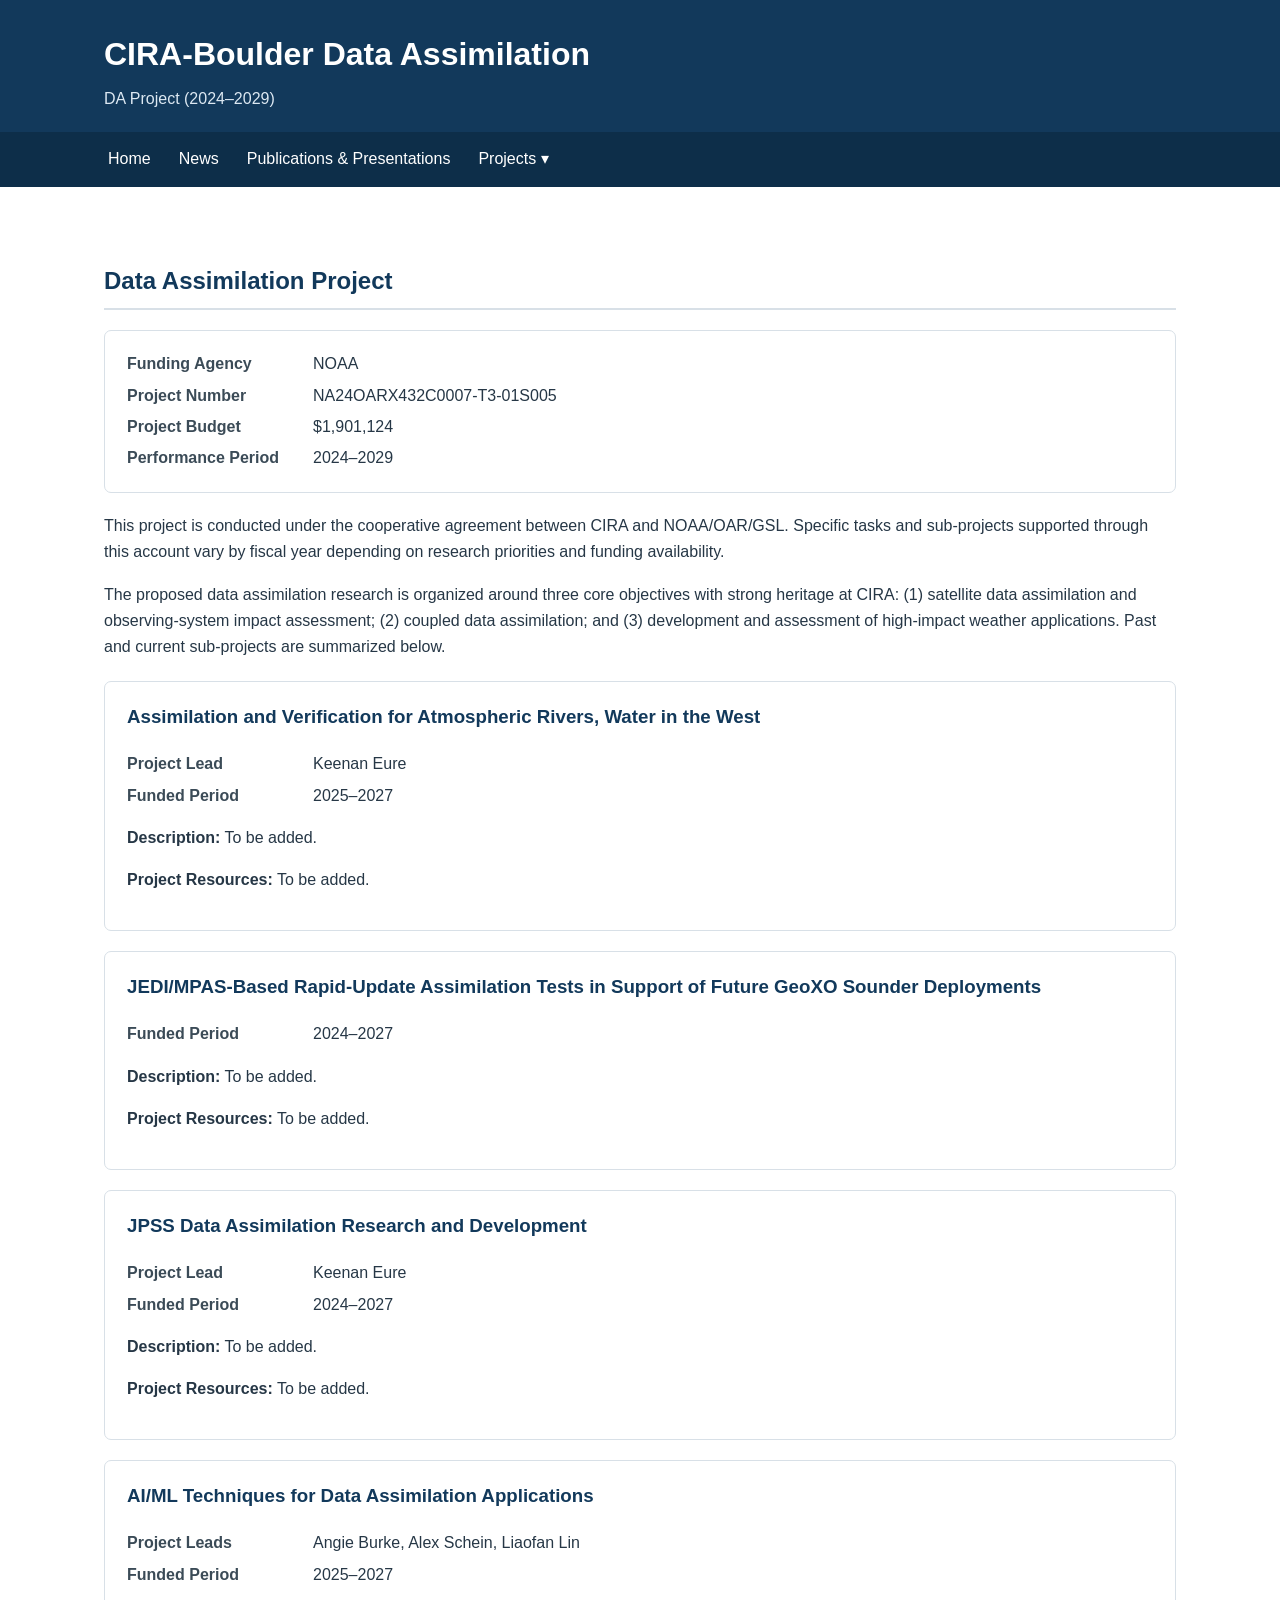
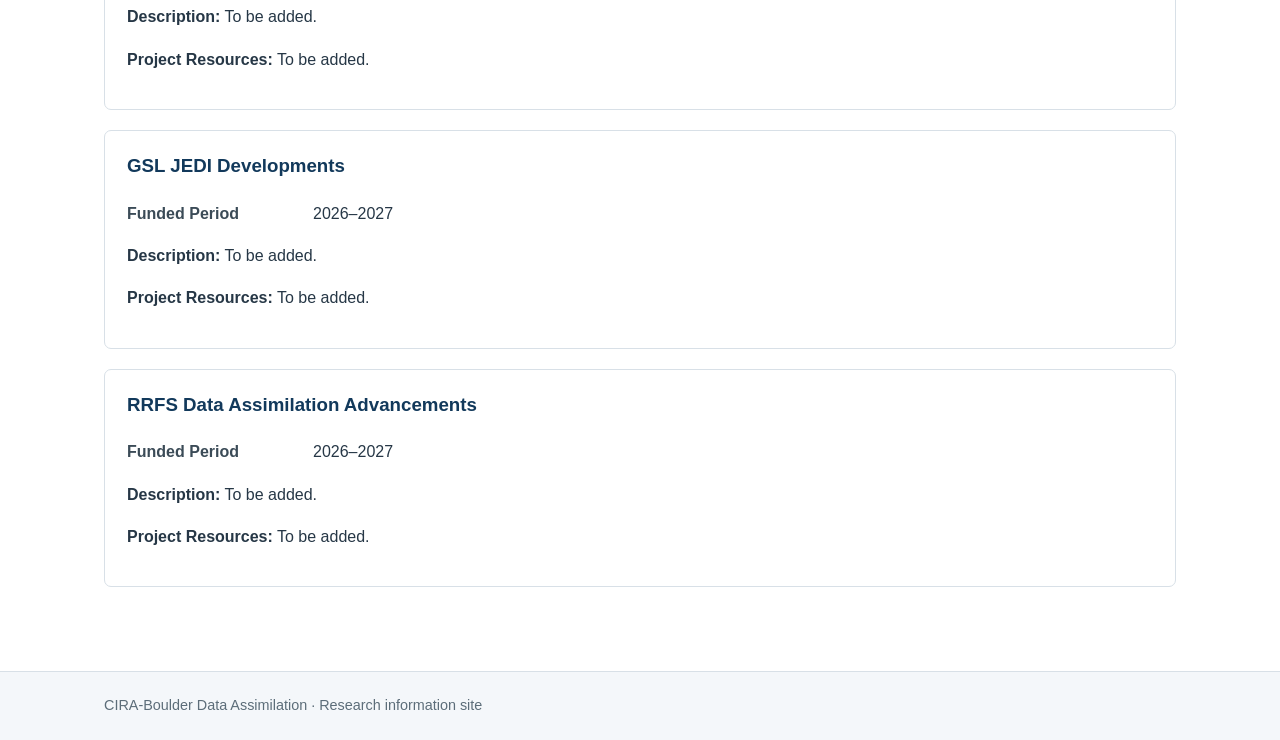
==== da-projects-2024-2029.html @ 9cd9bc9f "Initial CIRA-Boulder DA website" ====
<!doctype html><html lang="en"><head><meta charset="utf-8"><meta name="viewport" content="width=device-width,initial-scale=1"><title>DA Project 2024–2029 | CIRA-Boulder Data Assimilation</title><link rel="stylesheet" href="style.css"></head><body><header><div class="masthead"><h1>CIRA-Boulder Data Assimilation</h1><p>DA Project (2024–2029)</p></div><nav class="nav-wrap"><div class="nav"><a href="index.html">Home</a><a href="news.html">News</a><a href="publications.html">Publications &amp; Presentations</a><div class="dropdown"><button class="dropbtn">Projects ▾</button><div class="dropdown-content"><a href="da-projects-2024-2029.html">DA Project (2024–2029)</a><a href="standalone-projects.html">Standalone Projects</a></div></div></div></nav></header><main><h2 class="section-title">Data Assimilation Project</h2><div class="card"><div class="meta"><strong>Funding Agency</strong><span>NOAA</span><strong>Project Number</strong><span>NA24OARX432C0007-T3-01S005</span><strong>Project Budget</strong><span>$1,901,124</span><strong>Performance Period</strong><span>2024–2029</span></div></div><p>This project is conducted under the cooperative agreement between CIRA and NOAA/OAR/GSL. Specific tasks and sub-projects supported through this account vary by fiscal year depending on research priorities and funding availability.</p><p>The proposed data assimilation research is organized around three core objectives with strong heritage at CIRA: (1) satellite data assimilation and observing-system impact assessment; (2) coupled data assimilation; and (3) development and assessment of high-impact weather applications. Past and current sub-projects are summarized below.</p>
<div class="card"><h3>Assimilation and Verification for Atmospheric Rivers, Water in the West</h3><div class="meta"><strong>Project Lead</strong><span>Keenan Eure</span><strong>Funded Period</strong><span>2025–2027</span></div><p><strong>Description:</strong> To be added.</p><p><strong>Project Resources:</strong> To be added.</p></div>
<div class="card"><h3>JEDI/MPAS-Based Rapid-Update Assimilation Tests in Support of Future GeoXO Sounder Deployments</h3><div class="meta"><strong>Funded Period</strong><span>2024–2027</span></div><p><strong>Description:</strong> To be added.</p><p><strong>Project Resources:</strong> To be added.</p></div>
<div class="card"><h3>JPSS Data Assimilation Research and Development</h3><div class="meta"><strong>Project Lead</strong><span>Keenan Eure</span><strong>Funded Period</strong><span>2024–2027</span></div><p><strong>Description:</strong> To be added.</p><p><strong>Project Resources:</strong> To be added.</p></div>
<div class="card"><h3>AI/ML Techniques for Data Assimilation Applications</h3><div class="meta"><strong>Project Leads</strong><span>Angie Burke, Alex Schein, Liaofan Lin</span><strong>Funded Period</strong><span>2025–2027</span></div><p><strong>Description:</strong> To be added.</p><p><strong>Project Resources:</strong> To be added.</p></div>
<div class="card"><h3>GSL JEDI Developments</h3><div class="meta"><strong>Funded Period</strong><span>2026–2027</span></div><p><strong>Description:</strong> To be added.</p><p><strong>Project Resources:</strong> To be added.</p></div>
<div class="card"><h3>RRFS Data Assimilation Advancements</h3><div class="meta"><strong>Funded Period</strong><span>2026–2027</span></div><p><strong>Description:</strong> To be added.</p><p><strong>Project Resources:</strong> To be added.</p></div></main><footer><div>CIRA-Boulder Data Assimilation · Research information site</div></footer></body></html>
---- style.css ----
:root{--navy:#12395b;--blue:#1d5f91;--light:#f4f7fa;--border:#d8e0e7;--text:#263746;--muted:#5c6d79;--max:1120px}*{box-sizing:border-box}body{margin:0;font-family:Arial,Helvetica,sans-serif;color:var(--text);line-height:1.65;background:#fff}a{color:#1769aa}header{background:var(--navy);color:#fff}.masthead{max-width:var(--max);margin:auto;padding:28px 24px 20px}.masthead h1{margin:0;font-size:2rem}.masthead p{margin:5px 0 0;color:#dce8f2}.nav-wrap{background:#0d2e49}.nav{max-width:var(--max);margin:auto;display:flex;align-items:center;flex-wrap:wrap;padding:0 14px}.nav>a,.dropbtn{color:#fff;text-decoration:none;padding:14px 14px;display:block;background:none;border:0;font:inherit;cursor:pointer}.nav>a:hover,.dropdown:hover .dropbtn{background:var(--blue)}.dropdown{position:relative}.dropdown-content{display:none;position:absolute;z-index:20;min-width:270px;background:#fff;box-shadow:0 8px 20px rgba(0,0,0,.16);border:1px solid var(--border)}.dropdown-content a{display:block;padding:11px 14px;text-decoration:none;color:var(--text)}.dropdown-content a:hover{background:var(--light)}.dropdown:hover .dropdown-content,.dropdown:focus-within .dropdown-content{display:block}main{max-width:var(--max);margin:0 auto;padding:38px 24px 64px}.hero{border-left:5px solid var(--blue);padding:2px 0 2px 22px;margin-bottom:36px}.hero h2{font-size:1.75rem;margin:0 0 12px}.section-title{color:var(--navy);border-bottom:2px solid var(--border);padding-bottom:8px;margin-top:36px}.people{display:grid;grid-template-columns:repeat(auto-fit,minmax(190px,1fr));gap:10px 24px;padding:0;list-style:none}.people li{padding:8px 0;border-bottom:1px solid #edf1f4}.card{border:1px solid var(--border);border-radius:7px;padding:20px 22px;margin:20px 0;background:#fff}.card h3{margin-top:0;color:var(--navy)}.meta{display:grid;grid-template-columns:170px 1fr;gap:5px 16px}.meta strong{color:#3b4b57}.year{font-size:1.35rem;color:var(--navy);margin-top:30px}.pubs li{margin-bottom:16px}.notice{background:var(--light);border:1px solid var(--border);padding:16px 18px;border-radius:6px}.back{margin-bottom:24px}footer{border-top:1px solid var(--border);background:var(--light);color:var(--muted)}footer div{max-width:var(--max);margin:auto;padding:22px 24px;font-size:.9rem}@media(max-width:650px){.masthead h1{font-size:1.55rem}.nav{display:block;padding:0}.nav>a,.dropbtn{width:100%;text-align:left}.dropdown-content{position:static;box-shadow:none;border:0;border-top:1px solid #ddd}.meta{grid-template-columns:1fr}.meta strong{margin-top:7px}}
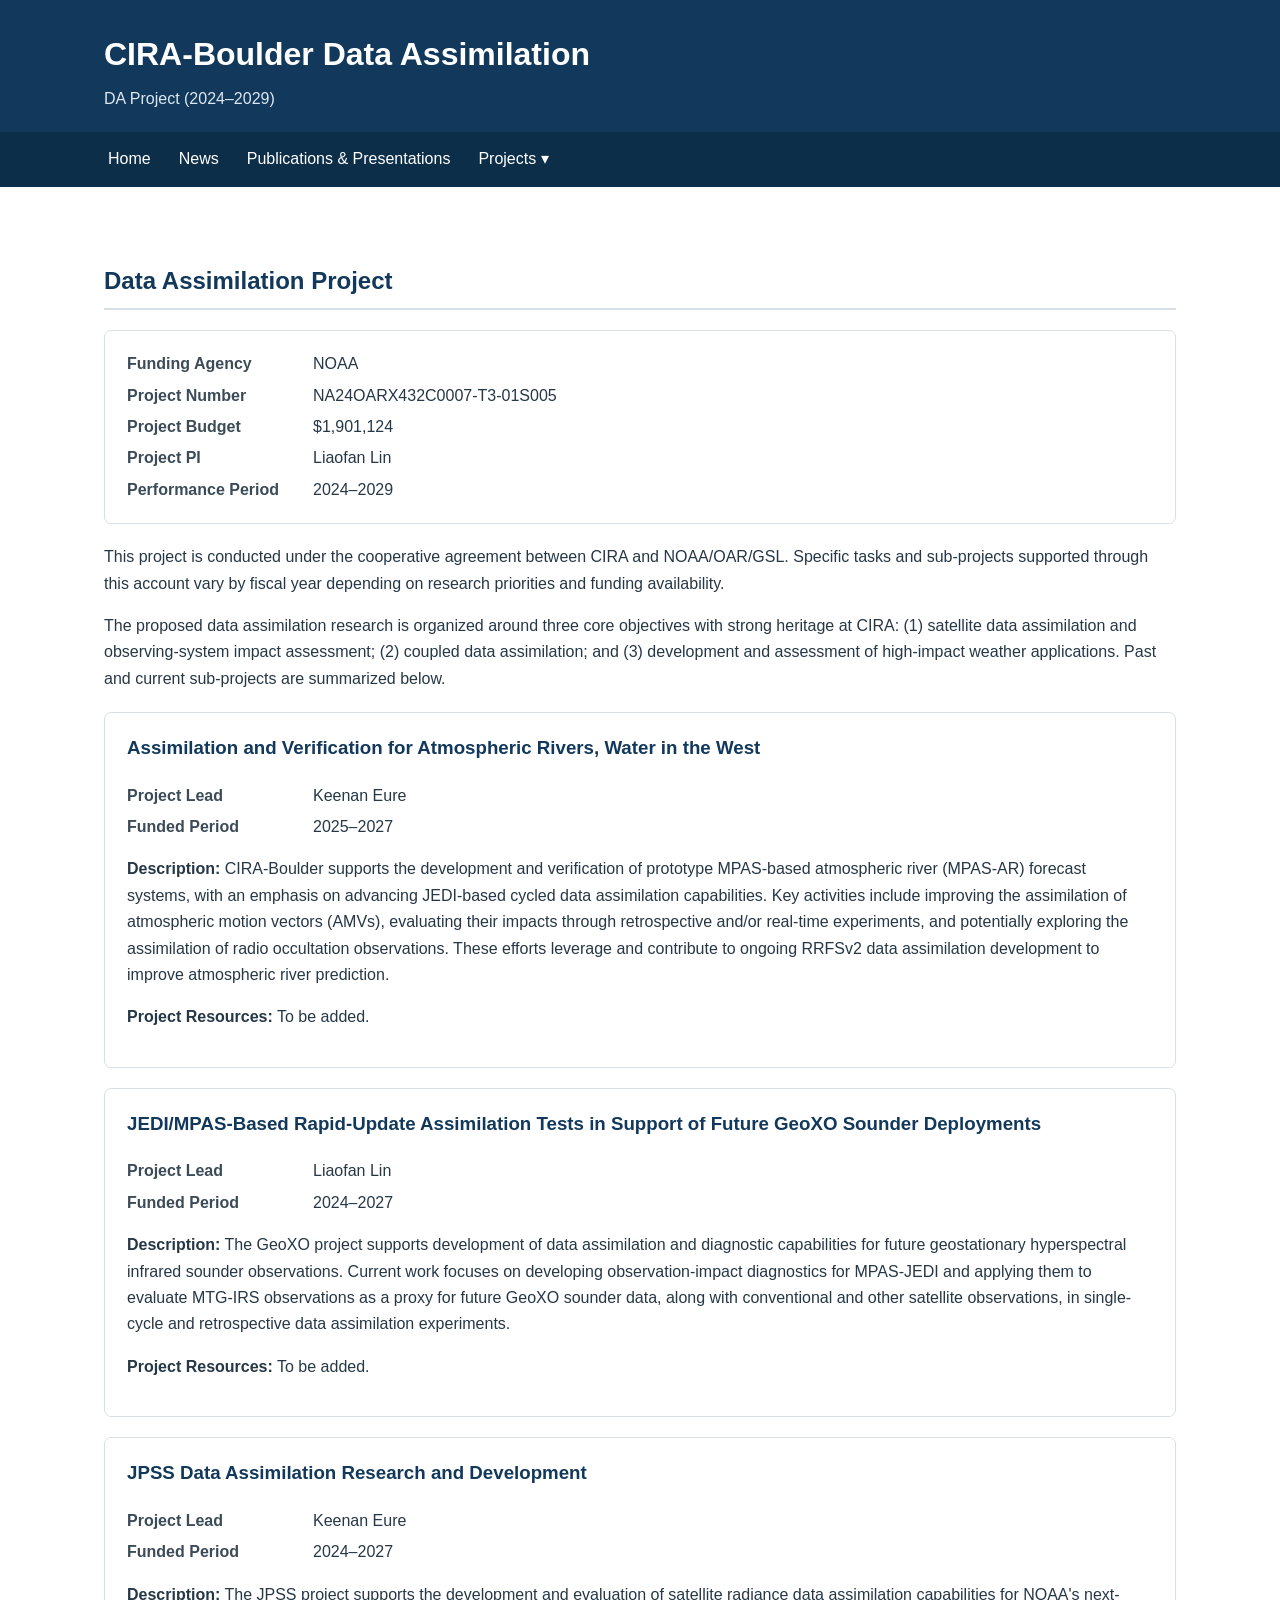
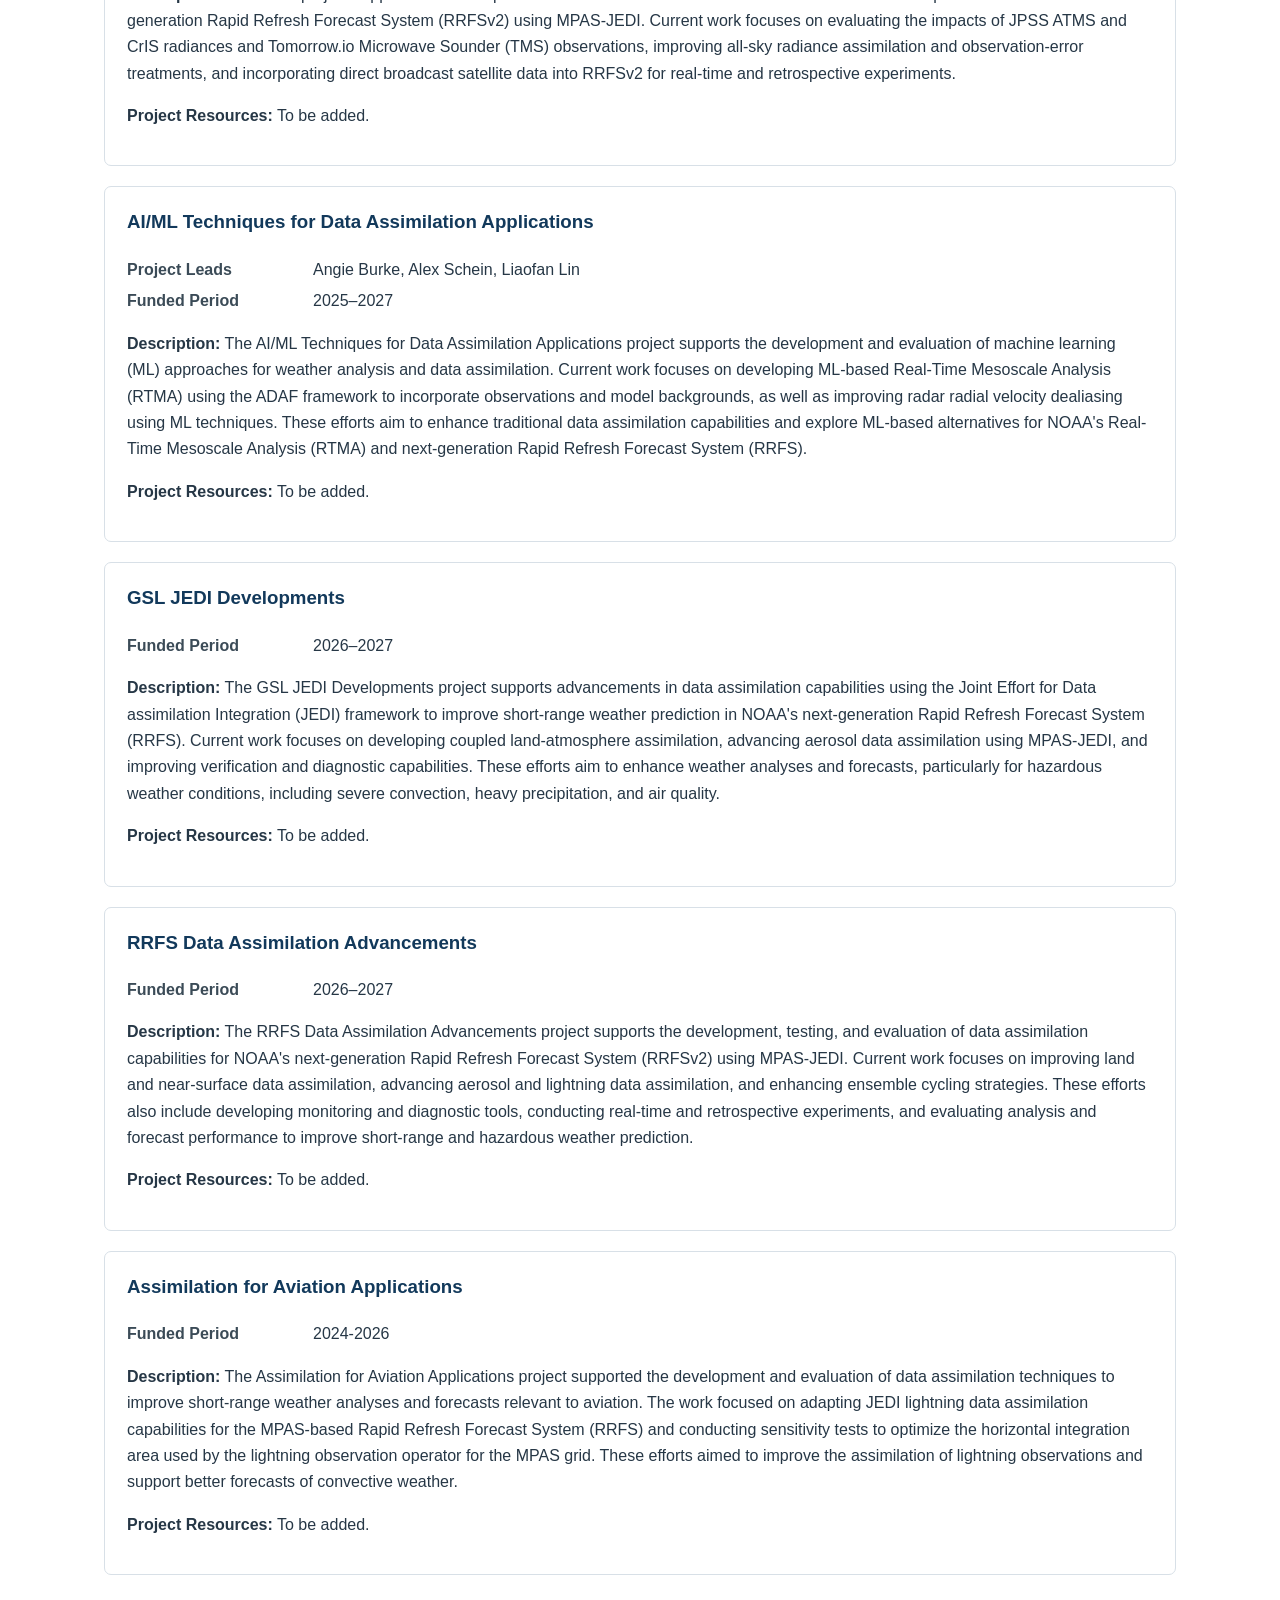
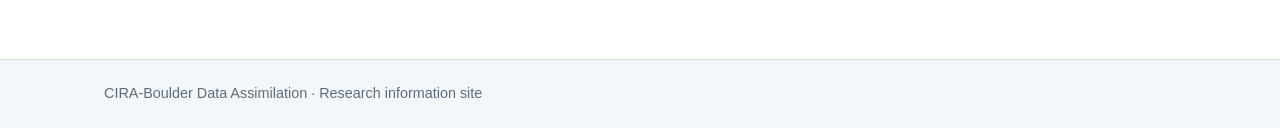
==== commit cd25f9b9: "Update da project" ====
--- a/da-projects-2024-2029.html
+++ b/da-projects-2024-2029.html
@@ -1,7 +1,122 @@
-<!doctype html><html lang="en"><head><meta charset="utf-8"><meta name="viewport" content="width=device-width,initial-scale=1"><title>DA Project 2024–2029 | CIRA-Boulder Data Assimilation</title><link rel="stylesheet" href="style.css"></head><body><header><div class="masthead"><h1>CIRA-Boulder Data Assimilation</h1><p>DA Project (2024–2029)</p></div><nav class="nav-wrap"><div class="nav"><a href="index.html">Home</a><a href="news.html">News</a><a href="publications.html">Publications &amp; Presentations</a><div class="dropdown"><button class="dropbtn">Projects ▾</button><div class="dropdown-content"><a href="da-projects-2024-2029.html">DA Project (2024–2029)</a><a href="standalone-projects.html">Standalone Projects</a></div></div></div></nav></header><main><h2 class="section-title">Data Assimilation Project</h2><div class="card"><div class="meta"><strong>Funding Agency</strong><span>NOAA</span><strong>Project Number</strong><span>NA24OARX432C0007-T3-01S005</span><strong>Project Budget</strong><span>$1,901,124</span><strong>Performance Period</strong><span>2024–2029</span></div></div><p>This project is conducted under the cooperative agreement between CIRA and NOAA/OAR/GSL. Specific tasks and sub-projects supported through this account vary by fiscal year depending on research priorities and funding availability.</p><p>The proposed data assimilation research is organized around three core objectives with strong heritage at CIRA: (1) satellite data assimilation and observing-system impact assessment; (2) coupled data assimilation; and (3) development and assessment of high-impact weather applications. Past and current sub-projects are summarized below.</p>
-<div class="card"><h3>Assimilation and Verification for Atmospheric Rivers, Water in the West</h3><div class="meta"><strong>Project Lead</strong><span>Keenan Eure</span><strong>Funded Period</strong><span>2025–2027</span></div><p><strong>Description:</strong> To be added.</p><p><strong>Project Resources:</strong> To be added.</p></div>
-<div class="card"><h3>JEDI/MPAS-Based Rapid-Update Assimilation Tests in Support of Future GeoXO Sounder Deployments</h3><div class="meta"><strong>Funded Period</strong><span>2024–2027</span></div><p><strong>Description:</strong> To be added.</p><p><strong>Project Resources:</strong> To be added.</p></div>
-<div class="card"><h3>JPSS Data Assimilation Research and Development</h3><div class="meta"><strong>Project Lead</strong><span>Keenan Eure</span><strong>Funded Period</strong><span>2024–2027</span></div><p><strong>Description:</strong> To be added.</p><p><strong>Project Resources:</strong> To be added.</p></div>
-<div class="card"><h3>AI/ML Techniques for Data Assimilation Applications</h3><div class="meta"><strong>Project Leads</strong><span>Angie Burke, Alex Schein, Liaofan Lin</span><strong>Funded Period</strong><span>2025–2027</span></div><p><strong>Description:</strong> To be added.</p><p><strong>Project Resources:</strong> To be added.</p></div>
-<div class="card"><h3>GSL JEDI Developments</h3><div class="meta"><strong>Funded Period</strong><span>2026–2027</span></div><p><strong>Description:</strong> To be added.</p><p><strong>Project Resources:</strong> To be added.</p></div>
-<div class="card"><h3>RRFS Data Assimilation Advancements</h3><div class="meta"><strong>Funded Period</strong><span>2026–2027</span></div><p><strong>Description:</strong> To be added.</p><p><strong>Project Resources:</strong> To be added.</p></div></main><footer><div>CIRA-Boulder Data Assimilation · Research information site</div></footer></body></html>
+<!doctype html><html lang="en"><head><meta charset="utf-8"><meta name="viewport" content="width=device-width,initial-scale=1"><title>DA Project 2024–2029 | CIRA-Boulder Data Assimilation</title><link rel="stylesheet" href="style.css"></head><body><header><div class="masthead"><h1>CIRA-Boulder Data Assimilation</h1><p>DA Project (2024–2029)</p></div><nav class="nav-wrap"><div class="nav"><a href="index.html">Home</a><a href="news.html">News</a><a href="publications.html">Publications &amp; Presentations</a><div class="dropdown"><button class="dropbtn">Projects ▾</button><div class="dropdown-content"><a href="da-projects-2024-2029.html">DA Project (2024–2029)</a><a href="standalone-projects.html">Standalone Projects</a></div></div></div></nav></header>
+	
+<main><h2 class="section-title">Data Assimilation Project</h2>
+<div class="card">
+	<div class="meta">
+	
+		<strong>Funding Agency</strong><span>NOAA</span>
+		<strong>Project Number</strong><span>NA24OARX432C0007-T3-01S005</span>
+		<strong>Project Budget</strong><span>$1,901,124</span>
+		<strong>Project PI</strong><span>Liaofan Lin</span>
+		<strong>Performance Period</strong><span>2024–2029</span>
+	</div>
+</div>
+
+<p>This project is conducted under the cooperative agreement between CIRA and NOAA/OAR/GSL. Specific tasks and sub-projects supported through this account vary by fiscal year depending on research priorities and funding availability.</p>
+
+<p>The proposed data assimilation research is organized around three core objectives with strong heritage at CIRA: (1) satellite data assimilation and observing-system impact assessment; (2) coupled data assimilation; and (3) development and assessment of high-impact weather applications. Past and current sub-projects are summarized below.</p>
+
+
+<!-- WITW -->
+<div class="card"><h3>Assimilation and Verification for Atmospheric Rivers, Water in the West</h3>
+	
+	<div class="meta">
+		<strong>Project Lead</strong><span>Keenan Eure</span>
+		<strong>Funded Period</strong><span>2025–2027</span>
+	</div>
+	
+	<p><strong>Description:</strong> CIRA-Boulder supports the development and verification of prototype MPAS-based atmospheric river (MPAS-AR) forecast systems, with an emphasis on advancing JEDI-based cycled data assimilation capabilities. Key activities include improving the assimilation of atmospheric motion vectors (AMVs), evaluating their impacts through retrospective and/or real-time experiments, and potentially exploring the assimilation of radio occultation observations. These efforts leverage and contribute to ongoing RRFSv2 data assimilation development to improve atmospheric river prediction.</p>
+	
+	<p><strong>Project Resources:</strong> To be added.</p>
+	
+</div>
+
+
+<!-- GEOXO -->
+<div class="card"><h3>JEDI/MPAS-Based Rapid-Update Assimilation Tests in Support of Future GeoXO Sounder Deployments</h3>
+	
+	<div class="meta">
+		<strong>Project Lead</strong><span>Liaofan Lin</span>
+		<strong>Funded Period</strong><span>2024–2027</span>
+	</div>
+	
+	<p><strong>Description:</strong> The GeoXO project supports development of data assimilation and diagnostic capabilities for future geostationary hyperspectral infrared sounder observations. Current work focuses on developing observation-impact diagnostics for MPAS-JEDI and applying them to evaluate MTG-IRS observations as a proxy for future GeoXO sounder data, along with conventional and other satellite observations, in single-cycle and retrospective data assimilation experiments.</p>
+	
+	<p><strong>Project Resources:</strong> To be added.</p>
+	
+</div>
+
+
+<!-- JPSS -->
+<div class="card"><h3>JPSS Data Assimilation Research and Development</h3>
+	
+	<div class="meta">
+		<strong>Project Lead</strong><span>Keenan Eure</span>
+		<strong>Funded Period</strong><span>2024–2027</span>
+	</div>
+	
+	<p><strong>Description:</strong> The JPSS project supports the development and evaluation of satellite radiance data assimilation capabilities for NOAA's next-generation Rapid Refresh Forecast System (RRFSv2) using MPAS-JEDI. Current work focuses on evaluating the impacts of JPSS ATMS and CrIS radiances and Tomorrow.io Microwave Sounder (TMS) observations, improving all-sky radiance assimilation and observation-error treatments, and incorporating direct broadcast satellite data into RRFSv2 for real-time and retrospective experiments.</p>
+	
+	<p><strong>Project Resources:</strong> To be added.</p>
+	
+</div>
+
+
+<!-- ML4DA -->
+<div class="card"><h3>AI/ML Techniques for Data Assimilation Applications</h3>
+	
+	<div class="meta">
+		<strong>Project Leads</strong><span>Angie Burke, Alex Schein, Liaofan Lin</span>
+		<strong>Funded Period</strong><span>2025–2027</span>
+	</div>
+	
+	<p><strong>Description:</strong> The AI/ML Techniques for Data Assimilation Applications project supports the development and evaluation of machine learning (ML) approaches for weather analysis and data assimilation. Current work focuses on developing ML-based Real-Time Mesoscale Analysis (RTMA) using the ADAF framework to incorporate observations and model backgrounds, as well as improving radar radial velocity dealiasing using ML techniques. These efforts aim to enhance traditional data assimilation capabilities and explore ML-based alternatives for NOAA's Real-Time Mesoscale Analysis (RTMA) and next-generation Rapid Refresh Forecast System (RRFS).</p>
+	
+	<p><strong>Project Resources:</strong> To be added.</p>
+	
+</div>
+
+
+<!-- GSL JEDI -->
+<div class="card"><h3>GSL JEDI Developments</h3>
+	
+	<div class="meta">
+		<strong>Funded Period</strong><span>2026–2027</span>
+	</div>
+	
+	<p><strong>Description:</strong> The GSL JEDI Developments project supports advancements in data assimilation capabilities using the Joint Effort for Data assimilation Integration (JEDI) framework to improve short-range weather prediction in NOAA's next-generation Rapid Refresh Forecast System (RRFS). Current work focuses on developing coupled land-atmosphere assimilation, advancing aerosol data assimilation using MPAS-JEDI, and improving verification and diagnostic capabilities. These efforts aim to enhance weather analyses and forecasts, particularly for hazardous weather conditions, including severe convection, heavy precipitation, and air quality.</p>
+	
+	<p><strong>Project Resources:</strong> To be added.</p>
+	
+</div>
+
+
+<!-- RRFS-DA -->
+<div class="card"><h3>RRFS Data Assimilation Advancements</h3>
+	
+	<div class="meta">
+		<strong>Funded Period</strong><span>2026–2027</span>
+	</div>
+	
+	<p><strong>Description:</strong> The RRFS Data Assimilation Advancements project supports the development, testing, and evaluation of data assimilation capabilities for NOAA's next-generation Rapid Refresh Forecast System (RRFSv2) using MPAS-JEDI. Current work focuses on improving land and near-surface data assimilation, advancing aerosol and lightning data assimilation, and enhancing ensemble cycling strategies. These efforts also include developing monitoring and diagnostic tools, conducting real-time and retrospective experiments, and evaluating analysis and forecast performance to improve short-range and hazardous weather prediction.</p>
+	
+	<p><strong>Project Resources:</strong> To be added.</p>
+	
+</div>
+
+
+<!-- FAA -->
+<div class="card"><h3>Assimilation for Aviation Applications</h3>
+	
+	<div class="meta">
+		<strong>Funded Period</strong><span>2024-2026</span>
+	</div>
+	
+	<p><strong>Description:</strong> The Assimilation for Aviation Applications project supported the development and evaluation of data assimilation techniques to improve short-range weather analyses and forecasts relevant to aviation. The work focused on adapting JEDI lightning data assimilation capabilities for the MPAS-based Rapid Refresh Forecast System (RRFS) and conducting sensitivity tests to optimize the horizontal integration area used by the lightning observation operator for the MPAS grid. These efforts aimed to improve the assimilation of lightning observations and support better forecasts of convective weather.</p>
+	
+	<p><strong>Project Resources:</strong> To be added.</p>
+
+</div>
+
+
+</main><footer><div>CIRA-Boulder Data Assimilation · Research information site</div></footer></body></html>
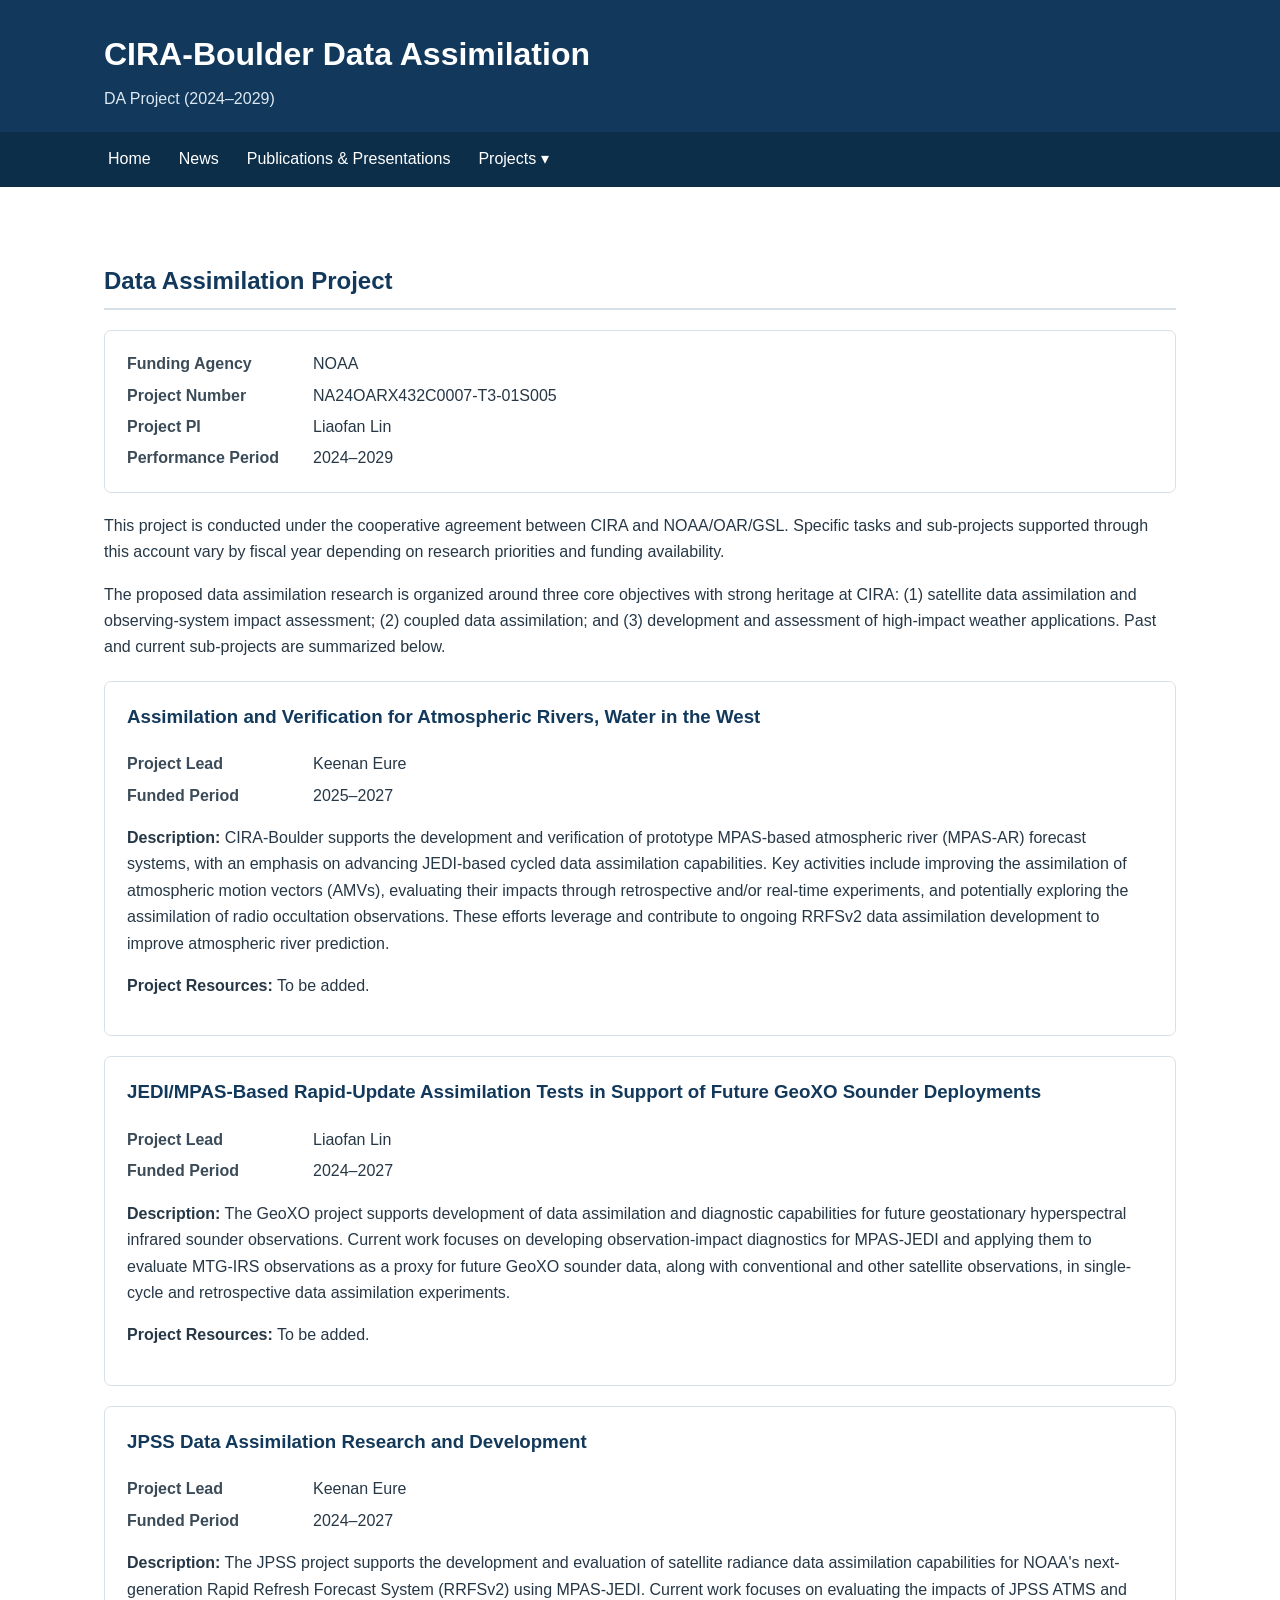
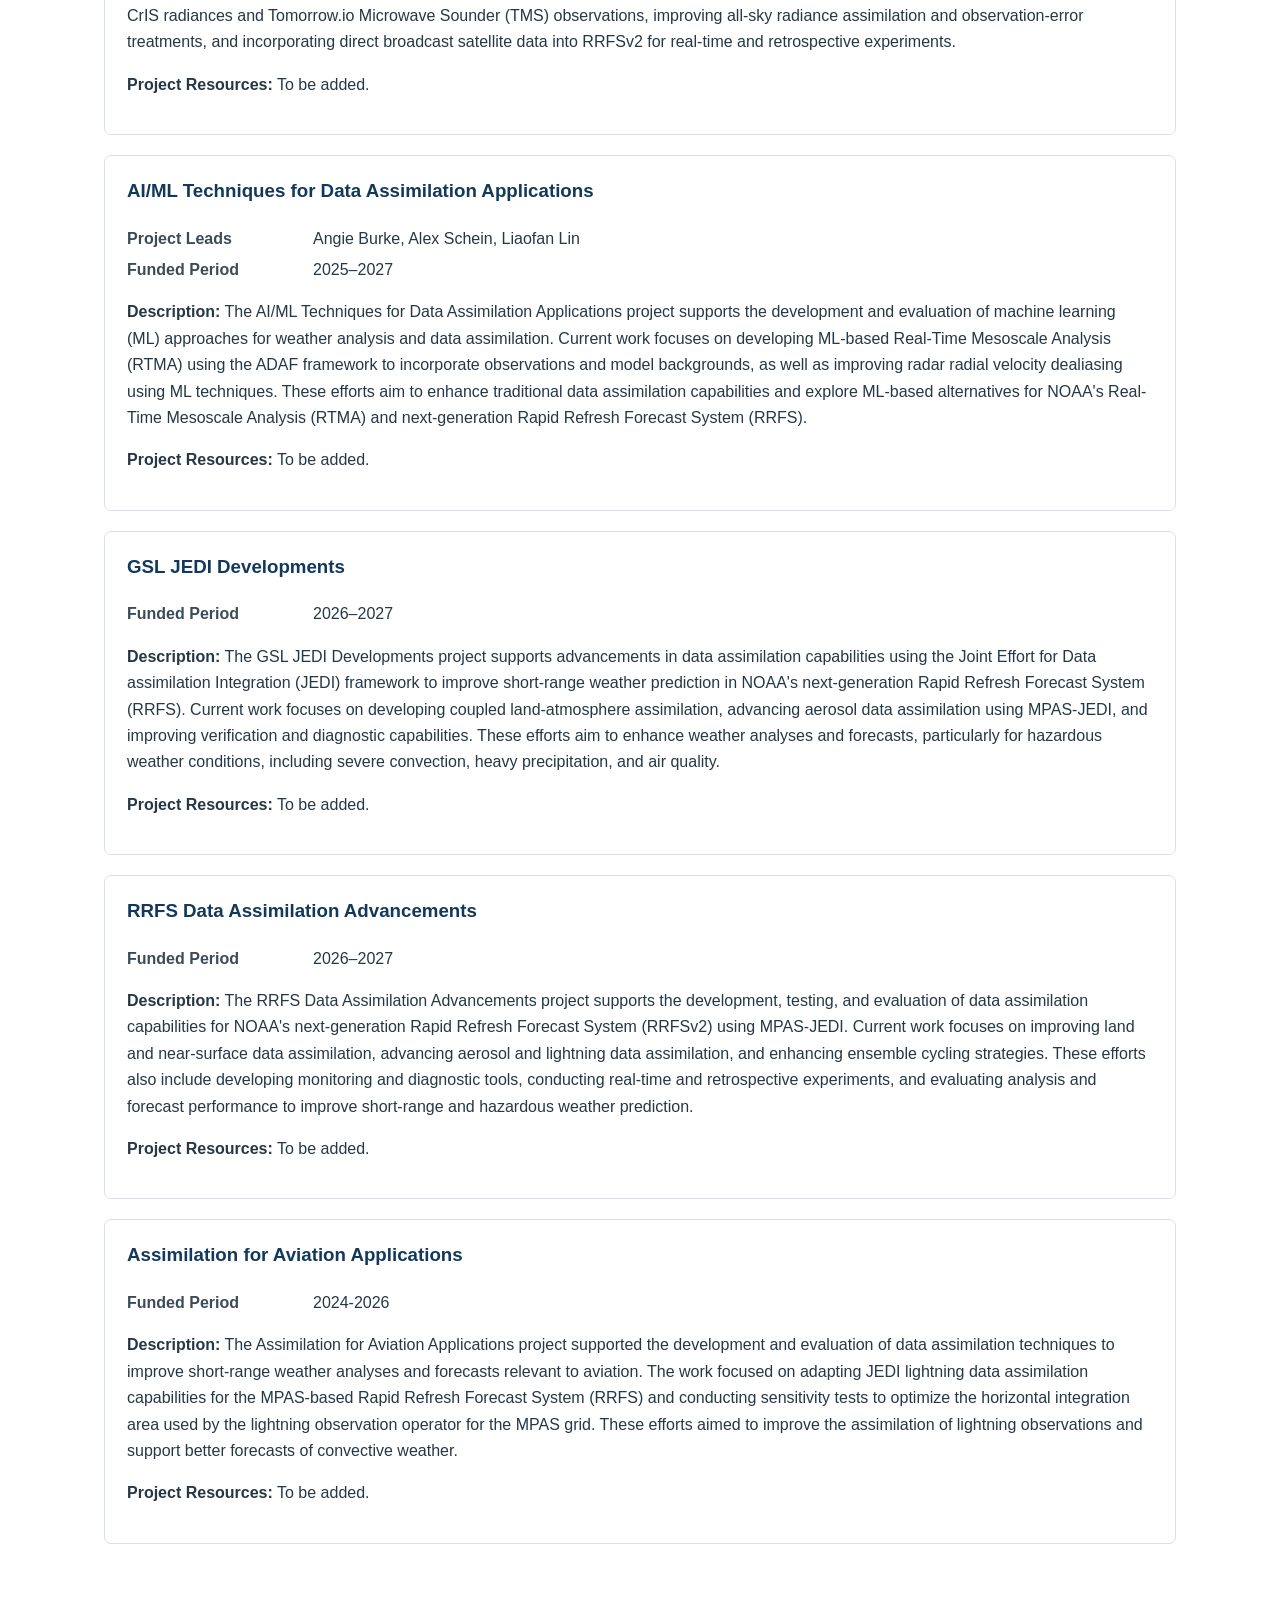
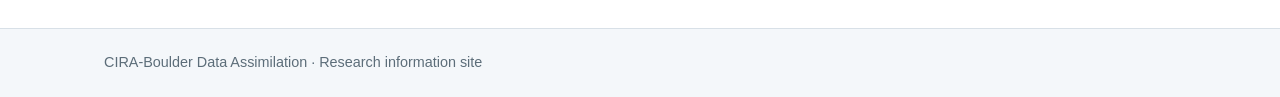
==== commit 651688be: "Remove project budget from da-projects-2024-2029.html Removed project budget information from the HT" ====
--- a/da-projects-2024-2029.html
+++ b/da-projects-2024-2029.html
@@ -6,7 +6,6 @@
 	
 		<strong>Funding Agency</strong><span>NOAA</span>
 		<strong>Project Number</strong><span>NA24OARX432C0007-T3-01S005</span>
-		<strong>Project Budget</strong><span>$1,901,124</span>
 		<strong>Project PI</strong><span>Liaofan Lin</span>
 		<strong>Performance Period</strong><span>2024–2029</span>
 	</div>
